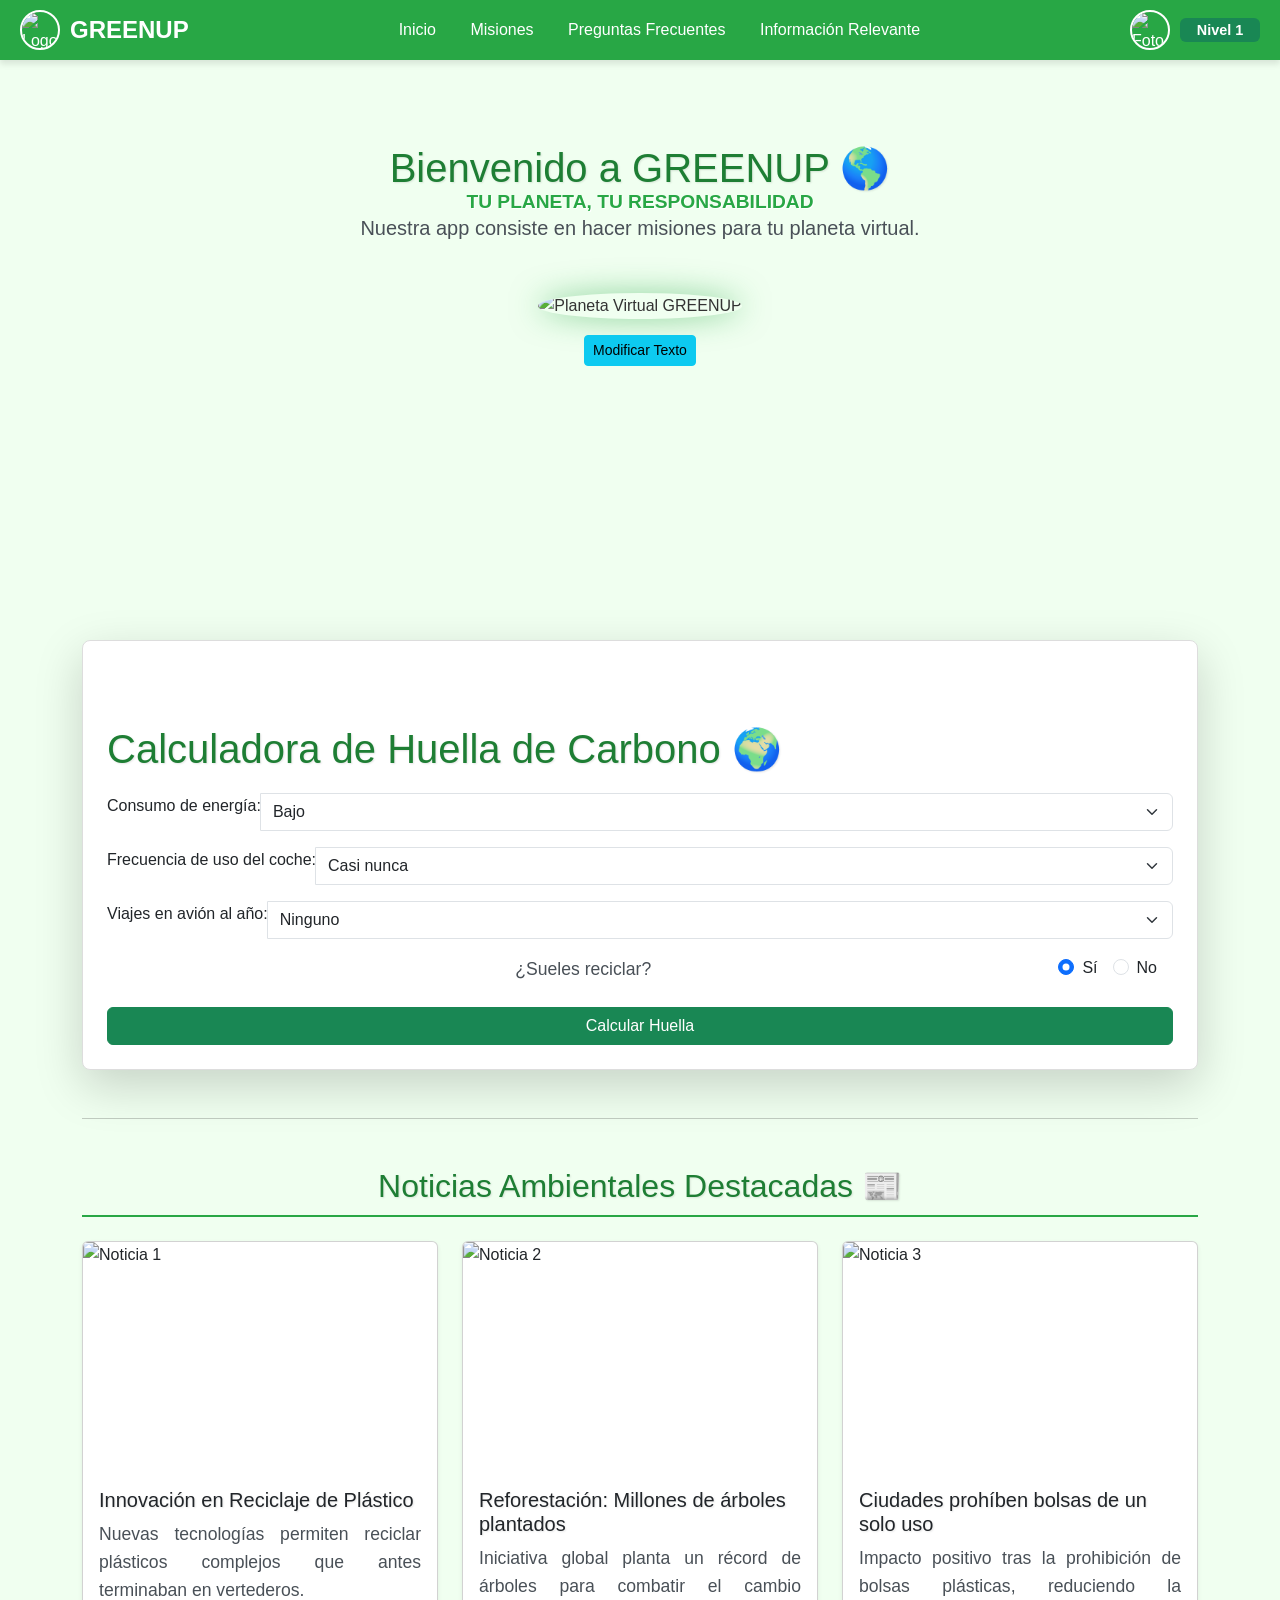
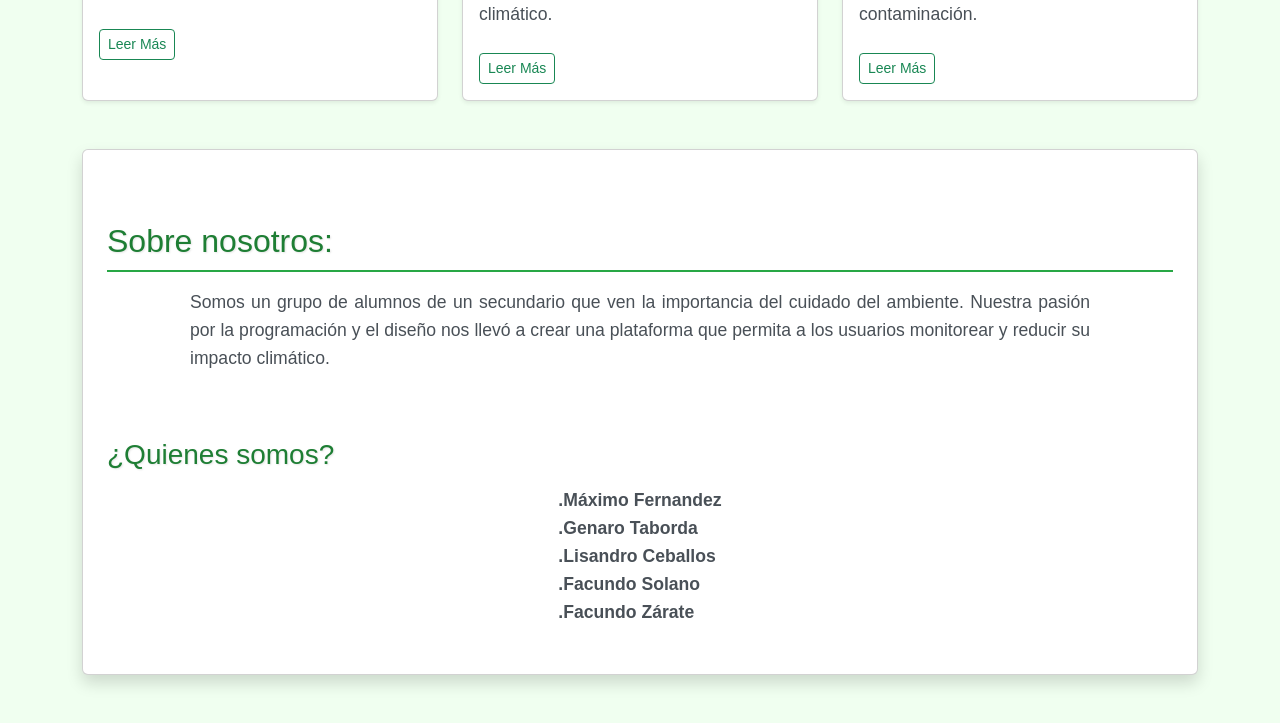
==== Nueva carpeta/index.html @ d3eafbb7 "Add files via upload" ====
<!DOCTYPE html>
<html lang="es">
<head>
    <meta charset="UTF-8">
    <meta name="viewport" content="width=device-width, initial-scale=1.0">
    <title>GREENUP - Inicio</title>
    <link href="https://cdn.jsdelivr.net/npm/bootstrap@5.3.3/dist/css/bootstrap.min.css" rel="stylesheet" integrity="sha384-QWTKZyjpPEjISv5WaRU9OFeRpok6YctnYmDr5pNlyT2bRjXh0JMhjY6hW+ALEwIH" crossorigin="anonymous">
    <link rel="stylesheet" href="https://cdnjs.cloudflare.com/ajax/libs/animate.css/4.1.1/animate.min.css"/>
    <link rel="stylesheet" href="style.css">
</head>
<body>

    <div class="navbar greenup-navbar animate__animated animate__fadeInDown">
        <div class="logo-container">
            <img src="imagenes/4181E3B8-1C13-4848-8590-D15F80325442.png" alt="Logo del grupo" class="img">
            <span>GREENUP</span>
        </div>
        <div class="nav-links">
            <a href="index.html">Inicio</a>
            <a href="misiones.html">Misiones</a>
            <a href="dudas.html">Preguntas Frecuentes</a>
            <a href="informacion.html">Información Relevante</a>
        </div>
        <div class="user-profile-nav">
            <img id="user-avatar" src="imagenes/default-avatar.png" alt="Foto de Perfil" class="profile-img-nav animate__animated animate__pulse" onclick="document.getElementById('file-input').click()">
            <span class="user-level-nav badge bg-success animate__animated animate__fadeIn">Nivel <span id="nav-level">1</span></span>
            <input type="file" id="file-input" style="display: none;" accept="image/*">
        </div>
    </div>
    <div class="modal fade" id="authModal" tabindex="-1" aria-labelledby="authModalLabel" aria-hidden="true">
        <div class="modal-dialog modal-dialog-centered">
            <div class="modal-content animate__animated animate__zoomIn">
                <div class="modal-header">
                    <h5 class="modal-title" id="authModalLabel">Iniciar Sesión / Registrarse</h5>
                    <button type="button" class="btn-close" data-bs-dismiss="modal" aria-label="Close"></button>
                </div>
                <div class="modal-body">
                    <form id="auth-form">
                        <div class="mb-3">
                            <label for="username" class="form-label">Usuario:</label>
                            <input type="text" class="form-control" id="username" required>
                        </div>
                        <div class="mb-3">
                            <label for="password" class="form-label">Contraseña:</label>
                            <input type="password" class="form-control" id="password" required>
                        </div>
                        <button type="submit" class="btn btn-primary w-100 btn-green-custom">Acceder</button>
                    </form>
                </div>
            </div>
        </div>
    </div>
    <div class="container mt-4 main-content animate__animated animate__fadeIn">
        <h1 class="text-center animate__animated animate__fadeInDown">Bienvenido a GREENUP 🌎</h1>
        <p class="text-center lead">Nuestra app consiste en hacer misiones para tu planeta virtual.</p>

        <div class="planet-container my-5 text-center animate__animated animate__zoomIn">
            <img src="./imagenes/descarga.png" alt="Planeta Virtual GREENUP" class="img-fluid planet-image">
            <div class="curved-text-overlay">
                <span id="curved-text" class="curved-text-content">TU PLANETA, TU RESPONSABILIDAD</span>
            </div>
            <button class="btn btn-sm btn-info mt-3 animate__animated animate__bounceIn" onclick="modificarTextoCurvo()">Modificar Texto</button>
        </div>
        <div class="calculator-container card p-4 shadow-lg animate__animated animate__fadeInUp">
            <h1 class="calculator-title">Calculadora de Huella de Carbono 🌍</h1>
            <form id="carbon-footprint-form">
                <div class="input-group mb-3">
                    <label for="consumo-energia" class="form-label">Consumo de energía:</label>
                    <select id="consumo-energia" class="form-select">
                        <option value="bajo">Bajo</option>
                        <option value="medio">Medio</option>
                        <option value="alto">Alto</option>
                    </select>
                </div>
                <div class="input-group mb-3">
                    <label for="uso-coche" class="form-label">Frecuencia de uso del coche:</label>
                    <select id="uso-coche" class="form-select">
                        <option value="casi-nunca">Casi nunca</option>
                        <option value="algunas-veces">Algunas veces al mes</option>
                        <option value="todos-dias">Todos los días</option>
                    </select>
                </div>
                <div class="input-group mb-3">
                    <label for="viajes-avion" class="form-label">Viajes en avión al año:</label>
                    <select id="viajes-avion" class="form-select">
                        <option value="ninguno">Ninguno</option>
                        <option value="varios">3 o más vuelos</option>
                    </select>
                </div>
                <div class="input-group mb-3">
                    <p class="mb-2">¿Sueles reciclar?</p>
                    <div class="form-check form-check-inline">
                        <input class="form-check-input" type="radio" name="reciclaje" id="reciclar-si" value="si" checked>
                        <label class="form-check-label" for="reciclar-si">Sí</label>
                    </div>
                    <div class="form-check form-check-inline">
                        <input class="form-check-input" type="radio" name="reciclaje" id="reciclar-no" value="no">
                        <label class="form-check-label" for="reciclar-no">No</label>
                    </div>
                </div>
                <button type="submit" class="btn btn-success w-100 animate__animated animate__heartBeat">Calcular Huella</button>
            </form>

            <div id="resultado" class="mt-4 p-3 border rounded" style="display: none;">
                Tu huella de carbono anual estimada es de <span id="huella-anual" class="fw-bold"></span> toneladas de CO₂.
                <div id="evaluacion" class="mt-2 p-2 rounded"></div>
            </div>
        </div>
        <hr class="my-5">

        <h2 class="text-center my-4 animate__animated animate__fadeIn">Noticias Ambientales Destacadas 📰</h2>
        <div class="row news-section g-4 mb-5">
            <div class="col-md-4 animate__animated animate__fadeInLeft">
                <div class="card h-100 shadow-sm news-card">
                    <img src="./imagenes/inovacion.jpg" class="card-img-top news-img" alt="Noticia 1">
                    <div class="card-body">
                        <h5 class="card-title">Innovación en Reciclaje de Plástico</h5>
                        <p class="card-text">Nuevas tecnologías permiten reciclar plásticos complejos que antes terminaban en vertederos.</p>
                        <a href="https://www.repetco.com/la-innovacion-tecnologica-clave-para-mejorar-el-reciclaje-de-plastico/" class="btn btn-outline-success btn-sm">Leer Más</a>
                    </div>
                </div>
            </div>
            <div class="col-md-4 animate__animated animate__fadeInUp">
                <div class="card h-100 shadow-sm news-card">
                    <img src="./imagenes/reforestacion.jpg" class="card-img-top news-img" alt="Noticia 2">
                    <div class="card-body">
                        <h5 class="card-title">Reforestación: Millones de árboles plantados</h5>
                        <p class="card-text">Iniciativa global planta un récord de árboles para combatir el cambio climático.</p>
                        <a href="https://www.unep.org/es/noticias-y-reportajes/reportajes/etiopia-rompe-record-mundial-al-plantar-mas-de-350-millones-de" class="btn btn-outline-success btn-sm">Leer Más</a>
                    </div>
                </div>
            </div>
            <div class="col-md-4 animate__animated animate__fadeInRight">
                <div class="card h-100 shadow-sm news-card">
                    <img src="./imagenes/bolsas.jpg" class="card-img-top news-img" alt="Noticia 3">
                    <div class="card-body">
                        <h5 class="card-title">Ciudades prohíben bolsas de un solo uso</h5>
                        <p class="card-text">Impacto positivo tras la prohibición de bolsas plásticas, reduciendo la contaminación.</p>
                        <a href="https://www.wwf.org.co/?364295/En-que-lugares-de-Latinoamerica-son-prohibidas-las-bolsas-plasticas" class="btn btn-outline-success btn-sm">Leer Más</a>
                    </div>
                </div>
            </div>
        </div>
        <div class="about-us-section p-4 my-5 card shadow animate__animated animate__fadeIn">
            <h2>Sobre nosotros:</h2>
            <p>Somos un grupo de alumnos de un secundario que ven la importancia del cuidado del ambiente. Nuestra pasión por la programación y el diseño nos llevó a crear una plataforma que permita a los usuarios monitorear y reducir su impacto climático.</p>
            <h3>¿Quienes somos?</h3>
            <p><strong>.Máximo Fernandez</strong><br><strong>.Genaro Taborda</strong><br><strong>.Lisandro Ceballos</strong><br><strong>.Facundo Solano</strong><br><strong>.Facundo Zárate</strong></p>
        </div>
    </div>

    <script src="https://cdn.jsdelivr.net/npm/bootstrap@5.3.3/dist/js/bootstrap.bundle.min.js" integrity="sha384-YvpcrYf0tY3lHB60NNkmXc5s9fDVZLESaAA55NDzOxhy9GkcIdslK1eN7N6jIeHz" crossorigin="anonymous"></script>
    <script src="script.js"></script>
</body>
</html>
---- Nueva carpeta/style.css ----
/* Importar Animate.css para usar sus clases (se asume que se agrega la librería en el HTML) */
/* @import url('https://cdnjs.cloudflare.com/ajax/libs/animate.css/4.1.1/animate.min.css'); */

body {
  margin: 0;
  font-family: 'Segoe UI', sans-serif;
  background-color: #f0fff0; /* Fondo más claro para Bootstrap */
  display: flex;
  flex-direction: column;
  align-items: center;
  min-height: 100vh;
  color: #333; 
  line-height: 1.6; 
}

/* Estilos de Tipografía */
h1, h2, h3, h4, h5, h6 {
  font-family: 'Helvetica Neue', sans-serif; 
  color: #1e7e34; /* Verde más oscuro de Bootstrap */
  text-shadow: 1px 1px 2px rgba(0,0,0,0.1); 
  margin-top: 1.5em; 
  margin-bottom: 0.5em; 
}

h1 {
  font-size: 2.5rem;
}
h2 {
  font-size: 2rem;
  border-bottom: 2px solid #28a745; /* Verde Bootstrap */
  padding-bottom: 0.3em;
}

p {
  font-size: 1.1rem; 
  max-width: 900px; /* Ancho ajustado para mejor lectura */
  margin: 0 auto 1.5rem auto; 
  text-align: justify; 
  color: #495057; /* Gris oscuro para texto */
}

/* --- BARRA DE NAVEGACIÓN (HEADER) --- */
.greenup-navbar {
    width: 100%;
    background-color: #28a745; /* Fondo verde principal */
    color: white;
    padding: 10px 20px;
    display: flex;
    justify-content: space-between;
    align-items: center;
    box-shadow: 0 4px 6px rgba(0, 0, 0, 0.1);
    position: sticky;
    top: 0;
    z-index: 1030; /* Alto z-index para que esté siempre arriba */
}

.logo-container {
    display: flex;
    align-items: center;
}

.logo-container .img {
    width: 40px;
    height: 40px;
    border-radius: 50%;
    margin-right: 10px;
    border: 2px solid white;
}

.logo-container span {
    font-size: 1.5rem;
    font-weight: bold;
    color: white;
}

.nav-links a {
    color: white;
    text-decoration: none;
    margin: 0 15px;
    transition: color 0.3s, text-shadow 0.3s;
    font-weight: 500;
}

.nav-links a:hover {
    color: #ffc107; /* Amarillo para hover */
    text-shadow: 0 0 5px rgba(255, 255, 255, 0.5);
}

/* --- PERFIL DE USUARIO Y NIVEL (NUEVO) --- */
.user-profile-nav {
    display: flex;
    align-items: center;
}

.profile-img-nav {
    width: 40px;
    height: 40px;
    border-radius: 50%;
    object-fit: cover;
    margin-right: 10px;
    cursor: pointer;
    border: 2px solid white;
    transition: transform 0.3s, box-shadow 0.3s;
}

.profile-img-nav:hover {
    transform: scale(1.1);
    box-shadow: 0 0 10px rgba(255, 255, 255, 0.8);
}

.user-level-nav {
    font-size: 0.9rem;
    padding: 5px 10px;
    min-width: 80px;
    text-align: center;
}

/* --- SECCIÓN PLANETA CURVO (NUEVO) --- */
.planet-container {
    position: relative;
    width: 300px; /* Tamaño fijo para el contenedor del planeta */
    height: 300px;
    margin: 40px auto;
}

.planet-image {
    width: 100%;
    height: 100%;
    border-radius: 50%;
    object-fit: cover;
    box-shadow: 0 0 30px rgba(40, 167, 69, 0.5); /* Sombra verde */
    transition: transform 1s;
}

.planet-image:hover {
    transform: rotate(360deg);
}

.curved-text-overlay {
    position: absolute;
    top: 50%;
    left: 50%;
    width: 150%;
    height: 150%;
    transform: translate(-50%, -50%);
    pointer-events: none; /* Permite hacer clic en el planeta */
    /* Usando la funcionalidad básica de CSS */
    display: flex;
    justify-content: center;
    align-items: center;
}

.curved-text-content {
    /* Estilo del texto */
    font-size: 1.2rem;
    font-weight: bold;
    color: #28a745;
    text-shadow: 1px 1px 0 #fff;
    
    /* El efecto curvo se simula visualmente o se requeriría una librería JS/SVG más compleja */
    /* Para el efecto curvo simple: */
    position: absolute;
    top: -30px; /* Posicionar por encima del círculo */
    /* Se podría usar transform: rotate(Xdeg) y posicionamiento para letras individuales (CSS puro es limitado) */
}


/* --- NOTICIAS Y MISIÓN (Bootstrap Enhancement) --- */
.news-card {
    transition: transform 0.3s, box-shadow 0.3s;
    overflow: hidden; /* Para que la imagen no se salga */
}

.news-card:hover {
    transform: translateY(-5px);
    box-shadow: 0 10px 20px rgba(0, 0, 0, 0.2) !important;
}

.news-img {
    height: 200px;
    object-fit: cover;
}

.mission-card {
    border-left: 5px solid #1e7e34;
    transition: background-color 0.3s;
}

.mission-card:hover {
    background-color: #e9f7ef;
}

.mission-exp {
    font-weight: bold;
    font-size: 1.1em;
}

/* --- CALCULADORA --- */
.calculator-container {
    background-color: #ffffff;
    border: 1px solid #ddd;
    border-radius: 8px;
}

#evaluacion {
    font-weight: bold;
    text-align: center;
    margin-top: 15px;
    border-radius: 5px;
}

#evaluacion.bueno {
    background-color: #d4edda;
    color: #155724;
    border: 1px solid #c3e6cb;
}

#evaluacion.regular {
    background-color: #fff3cd;
    color: #856404;
    border: 1px solid #ffeeba;
}

#evaluacion.malo {
    background-color: #f8d7da;
    color: #721c24;
    border: 1px solid #f5c6cb;
}

/* Estilos para el modal de autenticación */
.modal-content {
    border: 5px solid #28a745;
}

.btn-green-custom {
    background-color: #28a745;
    border-color: #28b649;
    transition: background-color 0.3s;
}
.btn-green-custom:hover {
    background-color: #000000;
    border-color: #1e7e34;
}

.hide-input {
    display: none;
}
.modal-content.bg-success {
    background-color: #10c23a !important; 
    border-radius: 15px;
}

.modal-header, .modal-footer {
    border-color: rgba(255, 255, 255, 0.3) !important;
}

.btn-close-white {
    filter: invert(1); 
}

#progressBar {
    transition: width 0.5s ease-in-out;
}
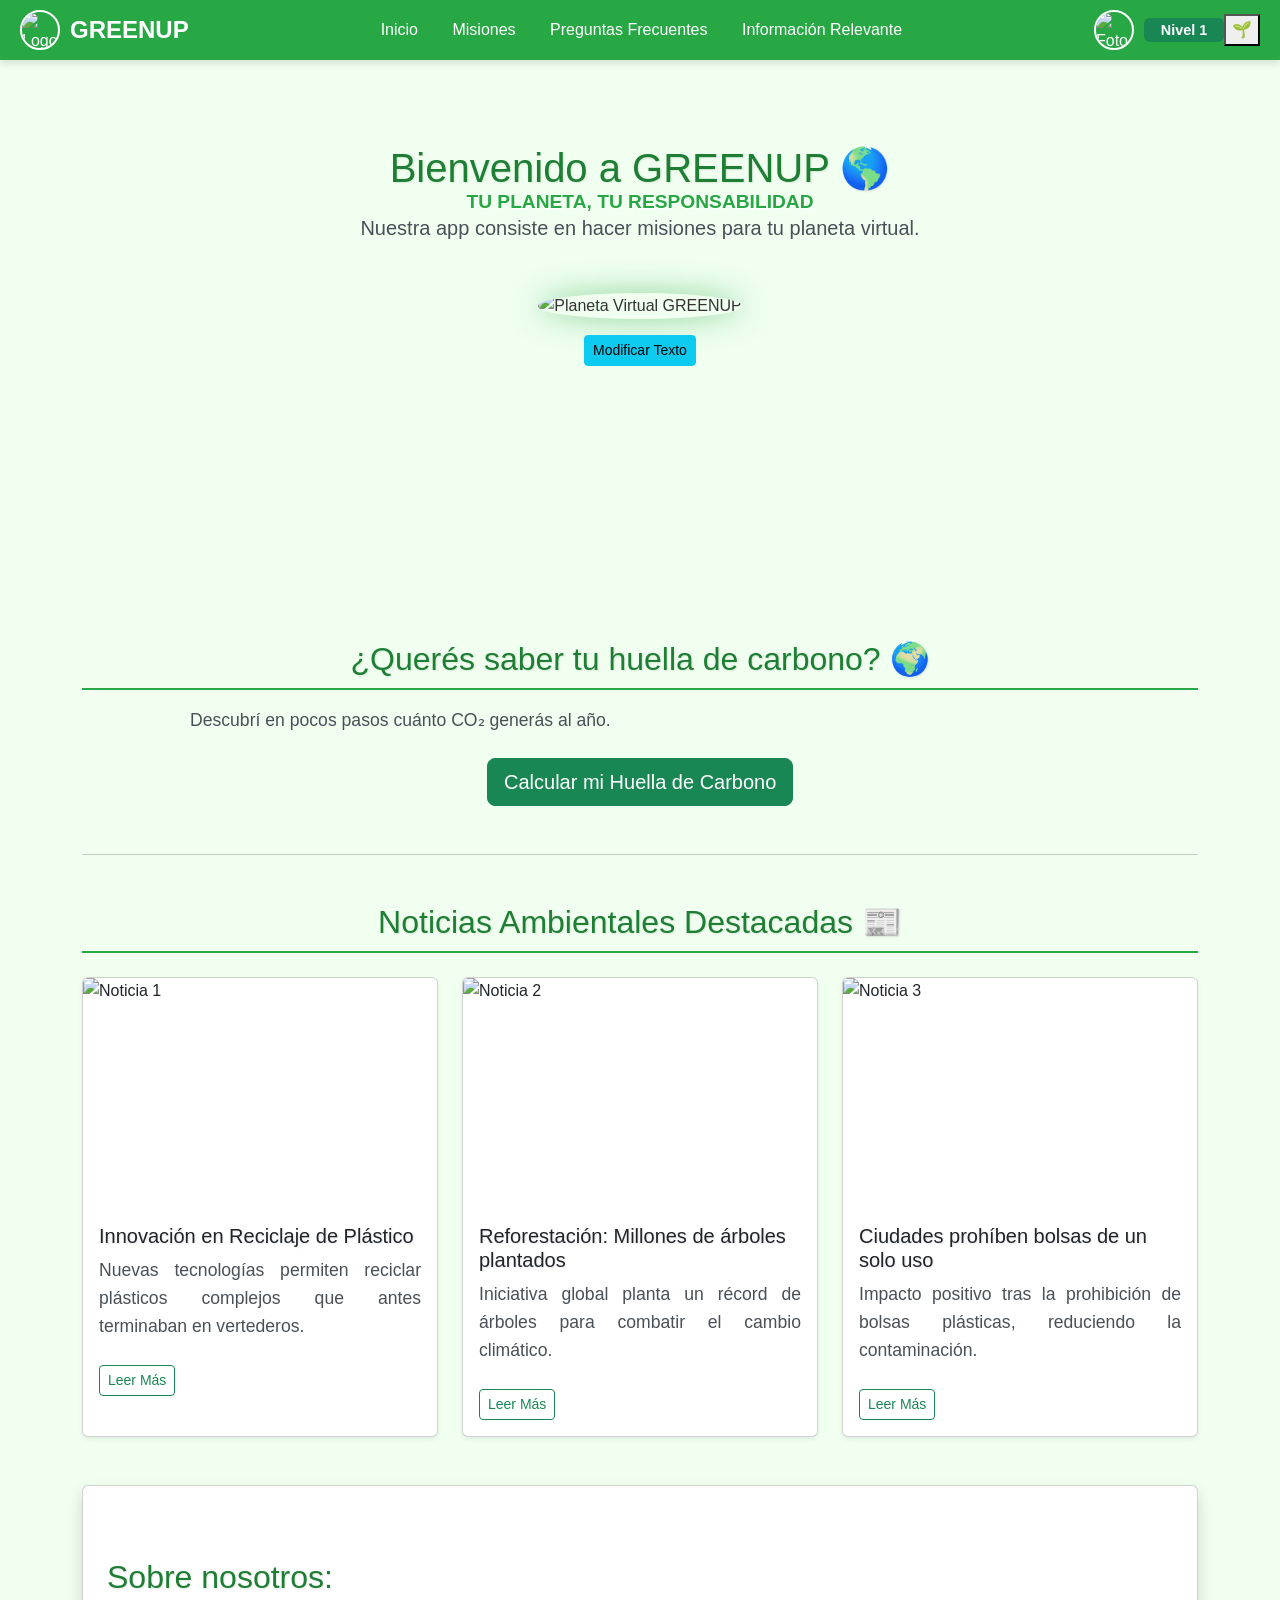
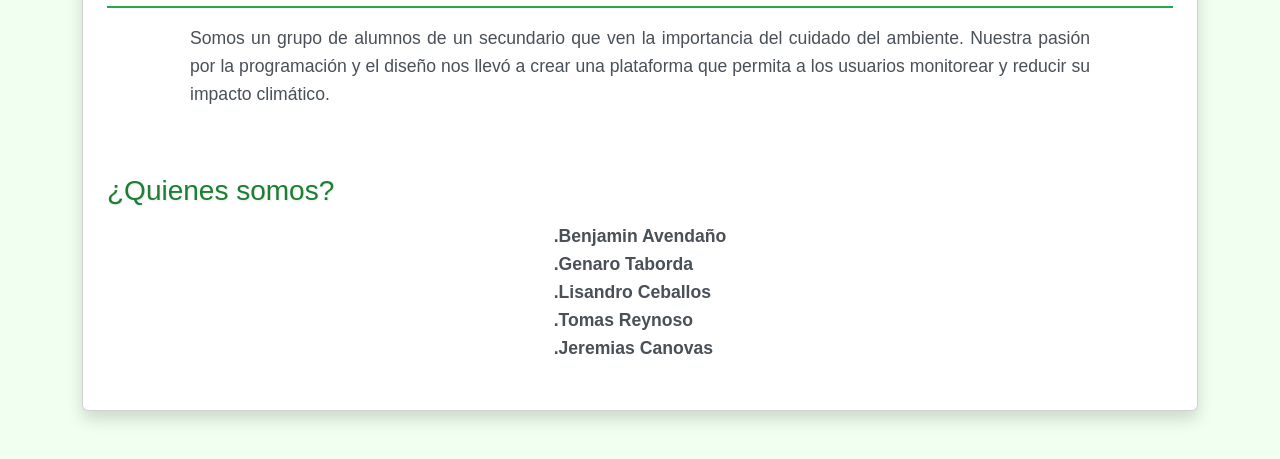
==== commit c0853ac6: "Update index.html aca cambie el indez" ====
--- a/Nueva carpeta/index.html
+++ b/Nueva carpeta/index.html
@@ -25,8 +25,17 @@
             <img id="user-avatar" src="imagenes/default-avatar.png" alt="Foto de Perfil" class="profile-img-nav animate__animated animate__pulse" onclick="document.getElementById('file-input').click()">
             <span class="user-level-nav badge bg-success animate__animated animate__fadeIn">Nivel <span id="nav-level">1</span></span>
             <input type="file" id="file-input" style="display: none;" accept="image/*">
+
+            <div class="ecobot-widget" id="ecobot-widget">
+                <div id="ecobot-bubble" class="ecobot-bubble"></div>
+                <button id="ecobot-avatar" class="ecobot-avatar" aria-label="Asistente Eco">
+                    🌱
+                    <span id="ecobot-badge" class="ecobot-badge"></span>
+                </button>
+            </div>
         </div>
     </div>
+
     <div class="modal fade" id="authModal" tabindex="-1" aria-labelledby="authModalLabel" aria-hidden="true">
         <div class="modal-dialog modal-dialog-centered">
             <div class="modal-content animate__animated animate__zoomIn">
@@ -50,6 +59,7 @@
             </div>
         </div>
     </div>
+
     <div class="container mt-4 main-content animate__animated animate__fadeIn">
         <h1 class="text-center animate__animated animate__fadeInDown">Bienvenido a GREENUP 🌎</h1>
         <p class="text-center lead">Nuestra app consiste en hacer misiones para tu planeta virtual.</p>
@@ -61,51 +71,15 @@
             </div>
             <button class="btn btn-sm btn-info mt-3 animate__animated animate__bounceIn" onclick="modificarTextoCurvo()">Modificar Texto</button>
         </div>
-        <div class="calculator-container card p-4 shadow-lg animate__animated animate__fadeInUp">
-            <h1 class="calculator-title">Calculadora de Huella de Carbono 🌍</h1>
-            <form id="carbon-footprint-form">
-                <div class="input-group mb-3">
-                    <label for="consumo-energia" class="form-label">Consumo de energía:</label>
-                    <select id="consumo-energia" class="form-select">
-                        <option value="bajo">Bajo</option>
-                        <option value="medio">Medio</option>
-                        <option value="alto">Alto</option>
-                    </select>
-                </div>
-                <div class="input-group mb-3">
-                    <label for="uso-coche" class="form-label">Frecuencia de uso del coche:</label>
-                    <select id="uso-coche" class="form-select">
-                        <option value="casi-nunca">Casi nunca</option>
-                        <option value="algunas-veces">Algunas veces al mes</option>
-                        <option value="todos-dias">Todos los días</option>
-                    </select>
-                </div>
-                <div class="input-group mb-3">
-                    <label for="viajes-avion" class="form-label">Viajes en avión al año:</label>
-                    <select id="viajes-avion" class="form-select">
-                        <option value="ninguno">Ninguno</option>
-                        <option value="varios">3 o más vuelos</option>
-                    </select>
-                </div>
-                <div class="input-group mb-3">
-                    <p class="mb-2">¿Sueles reciclar?</p>
-                    <div class="form-check form-check-inline">
-                        <input class="form-check-input" type="radio" name="reciclaje" id="reciclar-si" value="si" checked>
-                        <label class="form-check-label" for="reciclar-si">Sí</label>
-                    </div>
-                    <div class="form-check form-check-inline">
-                        <input class="form-check-input" type="radio" name="reciclaje" id="reciclar-no" value="no">
-                        <label class="form-check-label" for="reciclar-no">No</label>
-                    </div>
-                </div>
-                <button type="submit" class="btn btn-success w-100 animate__animated animate__heartBeat">Calcular Huella</button>
-            </form>
 
-            <div id="resultado" class="mt-4 p-3 border rounded" style="display: none;">
-                Tu huella de carbono anual estimada es de <span id="huella-anual" class="fw-bold"></span> toneladas de CO₂.
-                <div id="evaluacion" class="mt-2 p-2 rounded"></div>
-            </div>
+        <div class="text-center my-5 animate__animated animate__fadeInUp">
+            <h2>¿Querés saber tu huella de carbono? 🌍</h2>
+            <p>Descubrí en pocos pasos cuánto CO₂ generás al año.</p>
+            <a href="calculadora.html" class="btn btn-success btn-lg calc-cta-btn animate__animated animate__heartBeat">
+                Calcular mi Huella de Carbono
+            </a>
         </div>
+
         <hr class="my-5">
 
         <h2 class="text-center my-4 animate__animated animate__fadeIn">Noticias Ambientales Destacadas 📰</h2>
@@ -141,15 +115,16 @@
                 </div>
             </div>
         </div>
+
         <div class="about-us-section p-4 my-5 card shadow animate__animated animate__fadeIn">
             <h2>Sobre nosotros:</h2>
             <p>Somos un grupo de alumnos de un secundario que ven la importancia del cuidado del ambiente. Nuestra pasión por la programación y el diseño nos llevó a crear una plataforma que permita a los usuarios monitorear y reducir su impacto climático.</p>
             <h3>¿Quienes somos?</h3>
-            <p><strong>.Máximo Fernandez</strong><br><strong>.Genaro Taborda</strong><br><strong>.Lisandro Ceballos</strong><br><strong>.Facundo Solano</strong><br><strong>.Facundo Zárate</strong></p>
+            <p><strong>.Benjamin Avendaño</strong><br><strong>.Genaro Taborda</strong><br><strong>.Lisandro Ceballos</strong><br><strong>.Tomas Reynoso</strong><br><strong>.Jeremias Canovas</strong></p>
         </div>
     </div>
 
     <script src="https://cdn.jsdelivr.net/npm/bootstrap@5.3.3/dist/js/bootstrap.bundle.min.js" integrity="sha384-YvpcrYf0tY3lHB60NNkmXc5s9fDVZLESaAA55NDzOxhy9GkcIdslK1eN7N6jIeHz" crossorigin="anonymous"></script>
     <script src="script.js"></script>
 </body>
-</html>+</html>
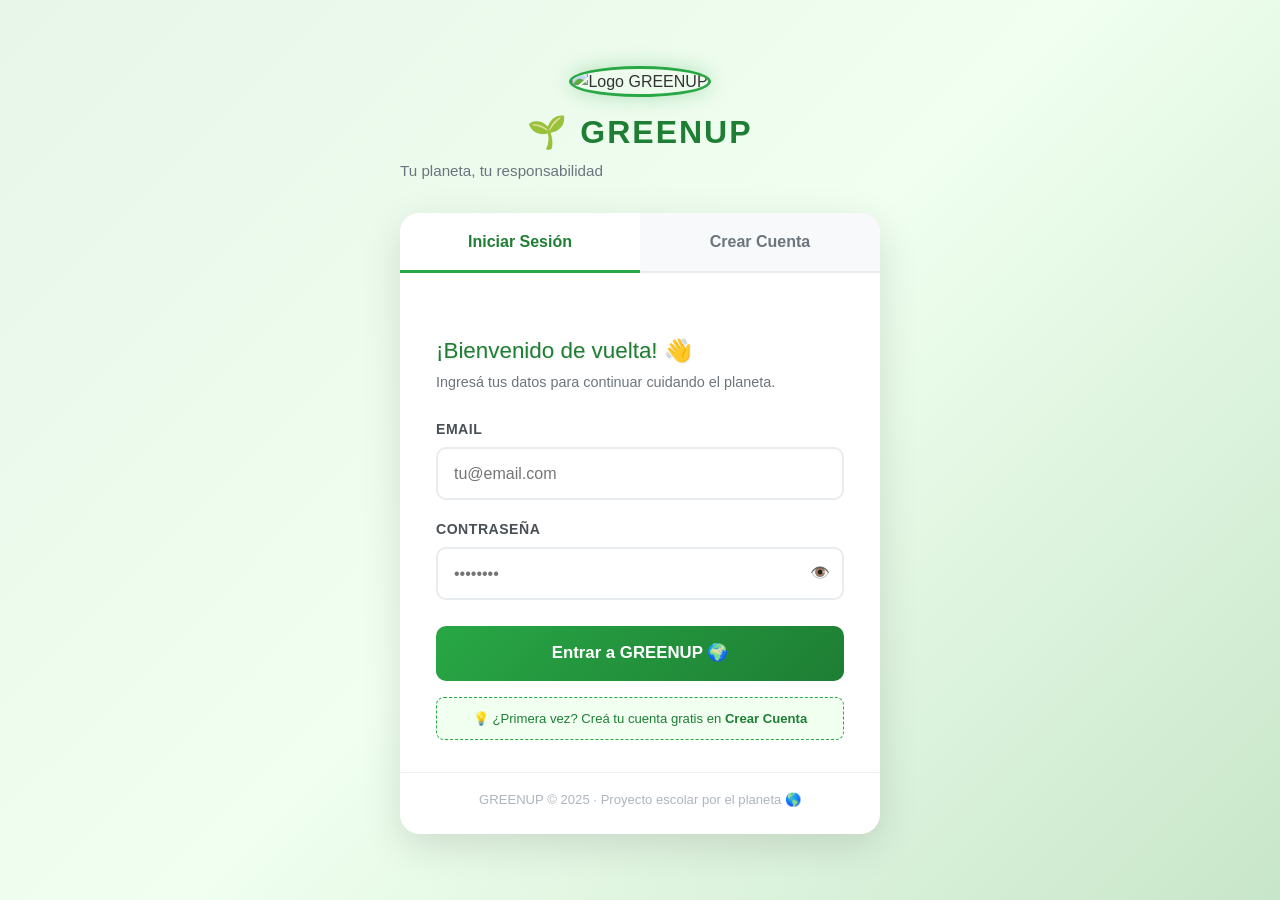
==== commit 126626e2: "Update index.html" ====
--- a/Nueva carpeta/index.html
+++ b/Nueva carpeta/index.html
@@ -125,6 +125,7 @@
     </div>
 
     <script src="https://cdn.jsdelivr.net/npm/bootstrap@5.3.3/dist/js/bootstrap.bundle.min.js" integrity="sha384-YvpcrYf0tY3lHB60NNkmXc5s9fDVZLESaAA55NDzOxhy9GkcIdslK1eN7N6jIeHz" crossorigin="anonymous"></script>
+    <script src="auth.js"></script>
     <script src="script.js"></script>
 </body>
 </html>
--- a/Nueva carpeta/style.css
+++ b/Nueva carpeta/style.css
@@ -1,48 +1,49 @@
-/* Importar Animate.css para usar sus clases (se asume que se agrega la librería en el HTML) */
-/* @import url('https://cdnjs.cloudflare.com/ajax/libs/animate.css/4.1.1/animate.min.css'); */
+/* ============================== */
+/* --- BASE Y TIPOGRAFÍA --- */
+/* ============================== */
 
 body {
   margin: 0;
   font-family: 'Segoe UI', sans-serif;
-  background-color: #f0fff0; /* Fondo más claro para Bootstrap */
+  background-color: #f0fff0;
   display: flex;
   flex-direction: column;
   align-items: center;
   min-height: 100vh;
-  color: #333; 
-  line-height: 1.6; 
-}
-
-/* Estilos de Tipografía */
+  color: #333;
+  line-height: 1.6;
+}
+
 h1, h2, h3, h4, h5, h6 {
-  font-family: 'Helvetica Neue', sans-serif; 
-  color: #1e7e34; /* Verde más oscuro de Bootstrap */
-  text-shadow: 1px 1px 2px rgba(0,0,0,0.1); 
-  margin-top: 1.5em; 
-  margin-bottom: 0.5em; 
-}
-
-h1 {
-  font-size: 2.5rem;
-}
+  font-family: 'Helvetica Neue', sans-serif;
+  color: #1e7e34;
+  text-shadow: 1px 1px 2px rgba(0,0,0,0.1);
+  margin-top: 1.5em;
+  margin-bottom: 0.5em;
+}
+
+h1 { font-size: 2.5rem; }
 h2 {
   font-size: 2rem;
-  border-bottom: 2px solid #28a745; /* Verde Bootstrap */
+  border-bottom: 2px solid #28a745;
   padding-bottom: 0.3em;
 }
 
 p {
-  font-size: 1.1rem; 
-  max-width: 900px; /* Ancho ajustado para mejor lectura */
-  margin: 0 auto 1.5rem auto; 
-  text-align: justify; 
-  color: #495057; /* Gris oscuro para texto */
-}
-
-/* --- BARRA DE NAVEGACIÓN (HEADER) --- */
+  font-size: 1.1rem;
+  max-width: 900px;
+  margin: 0 auto 1.5rem auto;
+  text-align: justify;
+  color: #495057;
+}
+
+/* ============================== */
+/* --- NAVBAR --- */
+/* ============================== */
+
 .greenup-navbar {
     width: 100%;
-    background-color: #28a745; /* Fondo verde principal */
+    background-color: #28a745;
     color: white;
     padding: 10px 20px;
     display: flex;
@@ -51,7 +52,7 @@
     box-shadow: 0 4px 6px rgba(0, 0, 0, 0.1);
     position: sticky;
     top: 0;
-    z-index: 1030; /* Alto z-index para que esté siempre arriba */
+    z-index: 1030;
 }
 
 .logo-container {
@@ -82,11 +83,14 @@
 }
 
 .nav-links a:hover {
-    color: #ffc107; /* Amarillo para hover */
+    color: #ffc107;
     text-shadow: 0 0 5px rgba(255, 255, 255, 0.5);
 }
 
-/* --- PERFIL DE USUARIO Y NIVEL (NUEVO) --- */
+/* ============================== */
+/* --- PERFIL DE USUARIO Y NIVEL --- */
+/* ============================== */
+
 .user-profile-nav {
     display: flex;
     align-items: center;
@@ -115,10 +119,13 @@
     text-align: center;
 }
 
-/* --- SECCIÓN PLANETA CURVO (NUEVO) --- */
+/* ============================== */
+/* --- PLANETA CURVO --- */
+/* ============================== */
+
 .planet-container {
     position: relative;
-    width: 300px; /* Tamaño fijo para el contenedor del planeta */
+    width: 300px;
     height: 300px;
     margin: 40px auto;
 }
@@ -128,7 +135,7 @@
     height: 100%;
     border-radius: 50%;
     object-fit: cover;
-    box-shadow: 0 0 30px rgba(40, 167, 69, 0.5); /* Sombra verde */
+    box-shadow: 0 0 30px rgba(40, 167, 69, 0.5);
     transition: transform 1s;
 }
 
@@ -143,32 +150,28 @@
     width: 150%;
     height: 150%;
     transform: translate(-50%, -50%);
-    pointer-events: none; /* Permite hacer clic en el planeta */
-    /* Usando la funcionalidad básica de CSS */
+    pointer-events: none;
     display: flex;
     justify-content: center;
     align-items: center;
 }
 
 .curved-text-content {
-    /* Estilo del texto */
     font-size: 1.2rem;
     font-weight: bold;
     color: #28a745;
     text-shadow: 1px 1px 0 #fff;
-    
-    /* El efecto curvo se simula visualmente o se requeriría una librería JS/SVG más compleja */
-    /* Para el efecto curvo simple: */
-    position: absolute;
-    top: -30px; /* Posicionar por encima del círculo */
-    /* Se podría usar transform: rotate(Xdeg) y posicionamiento para letras individuales (CSS puro es limitado) */
-}
-
-
-/* --- NOTICIAS Y MISIÓN (Bootstrap Enhancement) --- */
+    position: absolute;
+    top: -30px;
+}
+
+/* ============================== */
+/* --- NOTICIAS Y MISIONES --- */
+/* ============================== */
+
 .news-card {
     transition: transform 0.3s, box-shadow 0.3s;
-    overflow: hidden; /* Para que la imagen no se salga */
+    overflow: hidden;
 }
 
 .news-card:hover {
@@ -195,69 +198,178 @@
     font-size: 1.1em;
 }
 
-/* --- CALCULADORA --- */
+/* ============================== */
+/* --- BOTÓN CTA CALCULADORA (index) --- */
+/* ============================== */
+
+.calc-cta-btn {
+    border-radius: 30px;
+    padding: 12px 30px;
+    font-weight: bold;
+}
+
+/* ============================== */
+/* --- MODAL DE AUTENTICACIÓN --- */
+/* ============================== */
+
+.modal-content {
+    border: 5px solid #28a745;
+}
+
+.btn-green-custom {
+    background-color: #28a745;
+    border-color: #28b649;
+    transition: background-color 0.3s;
+}
+.btn-green-custom:hover {
+    background-color: #000000;
+    border-color: #1e7e34;
+}
+
+.hide-input { display: none; }
+
+.modal-content.bg-success {
+    background-color: #10c23a !important;
+    border-radius: 15px;
+}
+
+.modal-header, .modal-footer {
+    border-color: rgba(255, 255, 255, 0.3) !important;
+}
+
+.btn-close-white { filter: invert(1); }
+
+#progressBar { transition: width 0.5s ease-in-out; }
+
+/* ============================== */
+/* --- CALCULADORA DE HUELLA --- */
+/* ============================== */
+
 .calculator-container {
     background-color: #ffffff;
     border: 1px solid #ddd;
     border-radius: 8px;
-}
-
-#evaluacion {
-    font-weight: bold;
-    text-align: center;
-    margin-top: 15px;
-    border-radius: 5px;
-}
-
-#evaluacion.bueno {
+    max-width: 650px;
+    margin: 40px auto;
+}
+
+.pregunta-titulo {
+    font-weight: bold;
+    color: #1e7e34;
+    margin-bottom: 10px;
+}
+
+.resultado-emoji {
+    font-size: 3rem;
+    margin: 5px 0;
+}
+
+#resultado.huella-alta {
+    background-color: #f8d7da;
+    border: 1px solid #f5c6cb;
+}
+
+#resultado.huella-media {
+    background-color: #fff3cd;
+    border: 1px solid #ffeeba;
+}
+
+#resultado.huella-baja {
     background-color: #d4edda;
-    color: #155724;
     border: 1px solid #c3e6cb;
 }
 
-#evaluacion.regular {
-    background-color: #fff3cd;
-    color: #856404;
-    border: 1px solid #ffeeba;
-}
-
-#evaluacion.malo {
-    background-color: #f8d7da;
-    color: #721c24;
-    border: 1px solid #f5c6cb;
-}
-
-/* Estilos para el modal de autenticación */
-.modal-content {
-    border: 5px solid #28a745;
-}
-
-.btn-green-custom {
-    background-color: #28a745;
-    border-color: #28b649;
-    transition: background-color 0.3s;
-}
-.btn-green-custom:hover {
-    background-color: #000000;
-    border-color: #1e7e34;
-}
-
-.hide-input {
+#consejos-box {
+    background-color: #e9f7ef;
+    border: 1px solid #c3e6cb;
+}
+
+#consejos-box ul { margin-bottom: 0; }
+
+/* ============================== */
+/* --- ECO: ASISTENTE DE HUELLA --- */
+/* ============================== */
+
+.ecobot-widget {
+    position: relative;
+    margin-left: 15px;
+}
+
+.ecobot-avatar {
+    width: 42px;
+    height: 42px;
+    border-radius: 50%;
+    background-color: #ffffff;
+    border: 2px solid #ffc107;
+    font-size: 1.3rem;
+    cursor: pointer;
+    display: flex;
+    align-items: center;
+    justify-content: center;
+    position: relative;
+    transition: transform 0.3s;
+    animation: ecobot-flotar 3s ease-in-out infinite;
+}
+
+.ecobot-avatar:hover { transform: scale(1.15); }
+
+.ecobot-avatar.ecobot-alerta {
+    border-color: #dc3545;
+    animation: ecobot-flotar 3s ease-in-out infinite, ecobot-shake 1.2s ease-in-out infinite alternate;
+}
+
+@keyframes ecobot-flotar {
+    0%, 100% { transform: translateY(0); }
+    50% { transform: translateY(-4px); }
+}
+
+@keyframes ecobot-shake {
+    from { box-shadow: 0 0 0 0 rgba(220,53,69,0.5); }
+    to { box-shadow: 0 0 0 8px rgba(220,53,69,0); }
+}
+
+.ecobot-badge {
+    position: absolute;
+    top: -4px;
+    right: -4px;
+    width: 18px;
+    height: 18px;
+    background-color: #dc3545;
+    color: white;
+    font-size: 0.7rem;
+    font-weight: bold;
+    border-radius: 50%;
     display: none;
-}
-.modal-content.bg-success {
-    background-color: #10c23a !important; 
-    border-radius: 15px;
-}
-
-.modal-header, .modal-footer {
-    border-color: rgba(255, 255, 255, 0.3) !important;
-}
-
-.btn-close-white {
-    filter: invert(1); 
-}
-
-#progressBar {
-    transition: width 0.5s ease-in-out;
-}+    align-items: center;
+    justify-content: center;
+    border: 2px solid white;
+}
+
+.ecobot-bubble {
+    position: absolute;
+    top: 52px;
+    right: 0;
+    width: 220px;
+    background-color: #ffffff;
+    color: #1e7e34;
+    font-size: 0.85rem;
+    font-weight: 500;
+    padding: 12px 14px;
+    border-radius: 14px;
+    box-shadow: 0 4px 12px rgba(0,0,0,0.2);
+    display: none;
+    cursor: pointer;
+    z-index: 1040;
+}
+
+.ecobot-bubble::before {
+    content: '';
+    position: absolute;
+    top: -8px;
+    right: 16px;
+    border-width: 0 8px 8px 8px;
+    border-style: solid;
+    border-color: transparent transparent #ffffff transparent;
+}
+
+.ecobot-bubble-visible { display: block; }
